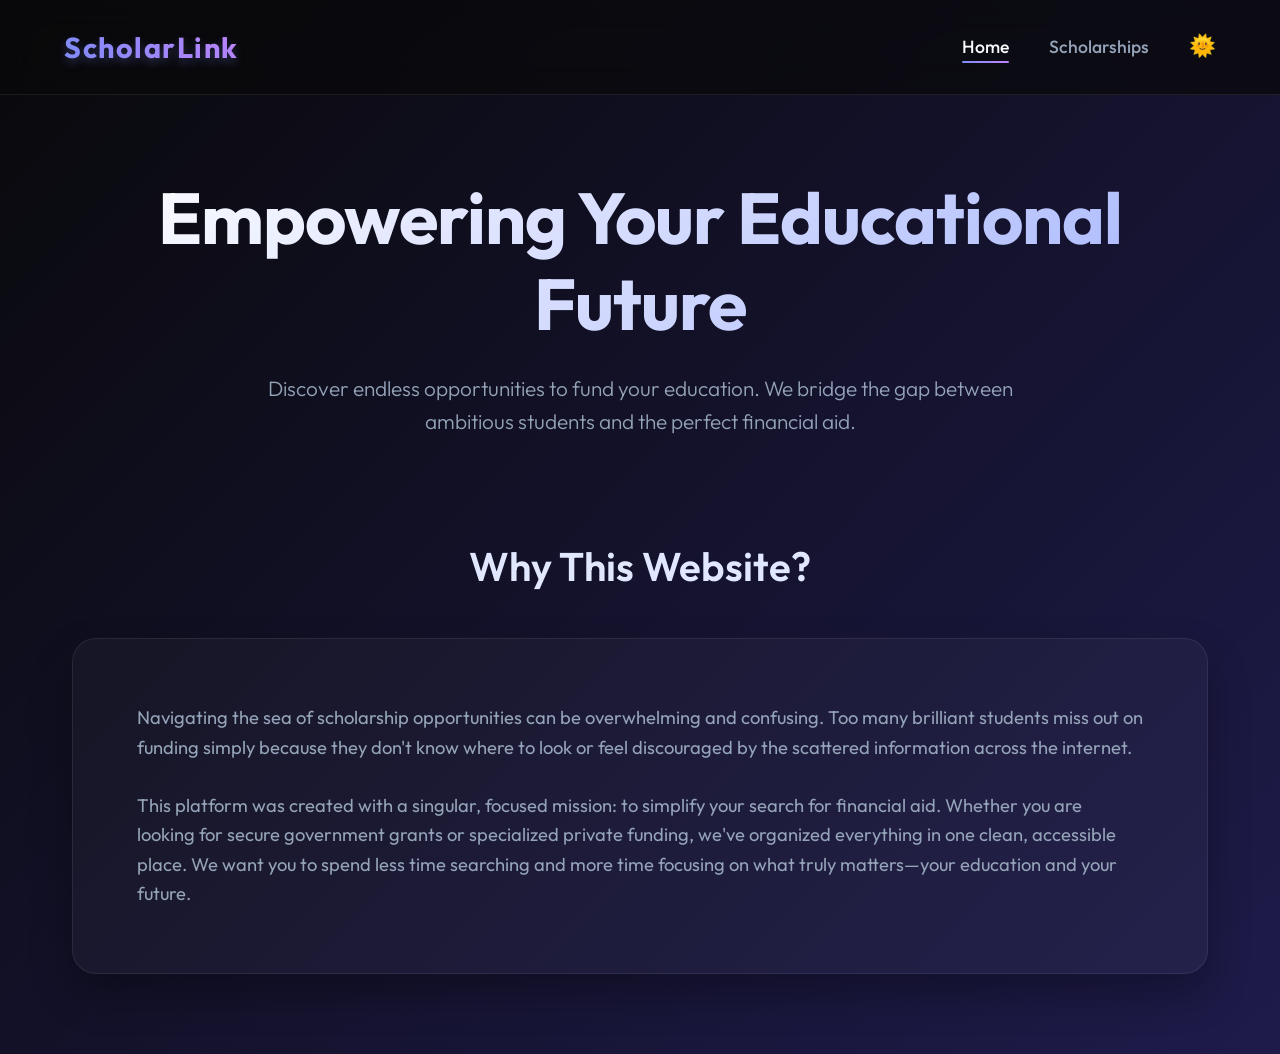
==== index.html @ ec2b266c "first commit" ====
<!DOCTYPE html>
<html lang="en">

<head>
    <meta charset="UTF-8">
    <meta name="viewport" content="width=device-width, initial-scale=1.0">
    <title>ScholarLink - Home</title>
    <!-- Add SEO Meta Tags -->
    <meta name="description"
        content="ScholarLink is a platform designed to simplify your search for scholarships and financial aid, providing easy access to government and private funding opportunities.">
    <!-- Google Fonts for Modern Typography -->
    <link href="https://fonts.googleapis.com/css2?family=Outfit:wght@300;400;600;700&display=swap" rel="stylesheet">
    <link rel="stylesheet" href="styles.css">
</head>

<body>
    <nav class="navbar" id="main-nav">
        <div class="logo">ScholarLink</div>
        <button class="hamburger" id="hamburger" aria-label="Toggle Navigation">
            <span class="bar"></span>
            <span class="bar"></span>
            <span class="bar"></span>
        </button>
        <ul class="nav-links" id="nav-links">
            <li><a href="index.html" class="active" id="nav-home">Home</a></li>
            <li><a href="scholarships.html" id="nav-scholarships">Scholarships</a></li>
            <li><button class="theme-btn" id="theme-toggle" aria-label="Toggle Theme">🌞</button></li>
        </ul>
    </nav>
    <main class="container">
        <section class="hero-section fade-in" id="hero">
            <h1>Empowering Your Educational Future</h1>
            <p>Discover endless opportunities to fund your education. We bridge the gap between ambitious students and
                the perfect financial aid.</p>
        </section>

        <section class="about-section slide-up" id="about">
            <h2>Why This Website?</h2>
            <div class="about-card" id="about-card-content">
                <p>Navigating the sea of scholarship opportunities can be overwhelming and confusing. Too many brilliant
                    students miss out on funding simply because they don't know where to look or feel discouraged by the
                    scattered information across the internet.</p>
                <p>This platform was created with a singular, focused mission: to simplify your search for financial
                    aid. Whether you are looking for secure government grants or specialized private funding, we've
                    organized everything in one clean, accessible place. We want you to spend less time searching and
                    more time focusing on what truly matters—your education and your future.</p>
            </div>
        </section>
    </main>

    <script>
        const themeToggleBtn = document.getElementById('theme-toggle');
        const root = document.documentElement;

        // Check for saved theme
        const savedTheme = localStorage.getItem('theme');
        if (savedTheme) {
            root.setAttribute('data-theme', savedTheme);
            themeToggleBtn.textContent = savedTheme === 'light' ? '🌙' : '🌞';
        }

        themeToggleBtn.addEventListener('click', () => {
            const currentTheme = root.getAttribute('data-theme') || 'dark';
            const newTheme = currentTheme === 'dark' ? 'light' : 'dark';
            root.setAttribute('data-theme', newTheme);
            localStorage.setItem('theme', newTheme);
            themeToggleBtn.textContent = newTheme === 'light' ? '🌙' : '🌞';
        });

        // Mobile Menu Toggle
        const hamburger = document.getElementById('hamburger');
        const navLinks = document.getElementById('nav-links');

        hamburger.addEventListener('click', () => {
            navLinks.classList.toggle('active');
            hamburger.classList.toggle('active');
        });
    </script>
</body>

</html>
---- styles.css ----
:root {
    --primary: #4f46e5;
    --primary-hover: #6366f1;
    --gov: #4f46e5;
    --private: #db2777;

    /* Dark Theme Default */
    --bg-gradient: linear-gradient(135deg, #09090b 0%, #1e1b4b 100%);
    --nav-bg: rgba(9, 9, 11, 0.7);
    --card-bg: rgba(255, 255, 255, 0.03);
    --card-border: rgba(255, 255, 255, 0.08);
    --card-hover-bg: rgba(255, 255, 255, 0.05);

    --text-main: #f8fafc;
    --text-muted: #94a3b8;
    --text-heading: linear-gradient(135deg, #ffffff 0%, #a5b4fc 100%);
    --text-h2: #e0e7ff;
    --text-card-heading: #fff;
}

[data-theme="light"] {
    --bg-gradient: linear-gradient(135deg, #f1f5f9 0%, #e0e7ff 100%);
    --nav-bg: rgba(248, 250, 252, 0.7);
    --card-bg: rgba(255, 255, 255, 0.6);
    --card-border: rgba(0, 0, 0, 0.1);
    --card-hover-bg: rgba(255, 255, 255, 0.95);
    --text-main: #0f172a;
    --text-muted: #475569;
    --text-heading: linear-gradient(135deg, #1e1b4b 0%, #4f46e5 100%);
    --text-h2: #1e1b4b;
    --text-card-heading: #0f172a;
}

* {
    margin: 0;
    padding: 0;
    box-sizing: border-box;
}

body {
    font-family: 'Outfit', sans-serif;
    background: var(--bg-gradient);
    color: var(--text-main);
    min-height: 100vh;
    line-height: 1.6;
    overflow-x: hidden;
}

/* Glassmorphism Navbar */
.navbar {
    display: flex;
    justify-content: space-between;
    align-items: center;
    padding: 1.5rem 5%;
    background: var(--nav-bg);
    backdrop-filter: blur(16px);
    -webkit-backdrop-filter: blur(16px);
    border-bottom: 1px solid var(--card-border);
    position: sticky;
    top: 0;
    z-index: 100;
}

.logo {
    font-size: 1.8rem;
    font-weight: 700;
    background: linear-gradient(to right, #818cf8, #c084fc);
    -webkit-background-clip: text;
    background-clip: text;
    -webkit-text-fill-color: transparent;
    letter-spacing: 1.5px;
    text-shadow: 0 4px 10px rgba(129, 140, 248, 0.3);
}

.nav-links {
    list-style: none;
    display: flex;
    gap: 2.5rem;
}

.nav-links a {
    color: var(--text-muted);
    text-decoration: none;
    font-weight: 500;
    font-size: 1.1rem;
    position: relative;
    padding-bottom: 5px;
    transition: all 0.3s ease;
}

.nav-links a::after {
    content: '';
    position: absolute;
    width: 0;
    height: 2px;
    bottom: 0;
    left: 0;
    background: linear-gradient(90deg, #818cf8, #c084fc);
    transition: width 0.3s ease;
    border-radius: 4px;
}

.nav-links a:hover,
.nav-links a.active {
    color: var(--text-main);
}

.nav-links a:hover::after,
.nav-links a.active::after {
    width: 100%;
}

/* Container & Layout */
.container {
    max-width: 1200px;
    margin: 0 auto;
    padding: 5rem 2rem;
}

/* Home Page Specific */
.hero-section {
    text-align: center;
    margin-bottom: 6rem;
}

.hero-section h1 {
    font-size: 4.5rem;
    line-height: 1.2;
    margin-bottom: 1.5rem;
    background: var(--text-heading);
    -webkit-background-clip: text;
    background-clip: text;
    -webkit-text-fill-color: transparent;
    letter-spacing: -1px;
}

.hero-section p {
    font-size: 1.3rem;
    color: var(--text-muted);
    max-width: 750px;
    margin: 0 auto;
    font-weight: 300;
}

.about-section h2 {
    text-align: center;
    font-size: 2.5rem;
    margin-bottom: 2.5rem;
    color: var(--text-h2);
    font-weight: 600;
}

.about-card {
    background: var(--card-bg);
    border: 1px solid var(--card-border);
    border-radius: 24px;
    padding: 4rem;
    box-shadow: 0 20px 40px rgba(0, 0, 0, 0.3);
    backdrop-filter: blur(10px);
    transition: transform 0.4s ease, box-shadow 0.4s ease, border-color 0.4s ease;
}

.about-card:hover {
    transform: translateY(-8px);
    box-shadow: 0 30px 60px rgba(0, 0, 0, 0.4);
    border-color: rgba(129, 140, 248, 0.3);
}

.about-card p {
    font-size: 1.15rem;
    margin-bottom: 1.8rem;
    color: var(--text-muted);
}

.about-card p:last-child {
    margin-bottom: 0;
}

/* Scholarships Page Specific */
.page-header {
    text-align: center;
    margin-bottom: 5rem;
}

.page-header h1 {
    font-size: 3.8rem;
    margin-bottom: 1rem;
    background: var(--text-heading);
    -webkit-background-clip: text;
    background-clip: text;
    -webkit-text-fill-color: transparent;
}

.page-header p {
    color: var(--text-muted);
    font-size: 1.3rem;
    font-weight: 300;
}

.scholarships-section {
    margin-bottom: 5rem;
}

.section-title {
    font-size: 2.2rem;
    margin-bottom: 2.5rem;
    color: #818cf8;
    border-bottom: 2px solid rgba(129, 140, 248, 0.15);
    padding-bottom: 0.8rem;
    display: inline-block;
    font-weight: 600;
}

#private-scholarships .section-title {
    color: #f472b6;
    border-bottom-color: rgba(244, 114, 182, 0.15);
}

.card-grid {
    display: grid;
    grid-template-columns: repeat(auto-fill, minmax(340px, 1fr));
    gap: 2.5rem;
}

.scholarship-card {
    background: var(--card-bg);
    border: 1px solid var(--card-border);
    border-radius: 20px;
    padding: 2.5rem;
    display: flex;
    flex-direction: column;
    transition: all 0.5s cubic-bezier(0.175, 0.885, 0.32, 1.275);
    position: relative;
    overflow: hidden;
    box-shadow: 0 10px 30px rgba(0, 0, 0, 0.1);
}

.scholarship-card::before {
    content: '';
    position: absolute;
    top: 0;
    left: 0;
    width: 100%;
    height: 4px;
    background: linear-gradient(90deg, var(--gov), #818cf8);
    transform: scaleX(0);
    transform-origin: left;
    transition: transform 0.5s ease;
}

.scholarship-card.private-card::before {
    background: linear-gradient(90deg, var(--private), #f472b6);
}

.scholarship-card:hover {
    transform: translateY(-12px);
    background: var(--card-hover-bg);
    box-shadow: 0 20px 40px rgba(0, 0, 0, 0.25);
}

.scholarship-card:hover::before {
    transform: scaleX(1);
}

.scholarship-card h3 {
    font-size: 1.6rem;
    margin-bottom: 1rem;
    color: var(--text-card-heading);
    font-weight: 600;
}

.scholarship-card p {
    color: var(--text-muted);
    flex-grow: 1;
    margin-bottom: 2.5rem;
    font-size: 1.05rem;
}

.btn {
    border: none;
    padding: 0.8rem 1.8rem;
    border-radius: 12px;
    font-weight: 600;
    font-family: 'Outfit', sans-serif;
    font-size: 1rem;
    cursor: pointer;
    transition: all 0.3s ease;
    align-self: flex-start;
}

.btn-gov {
    background: var(--gov);
    color: white;
    box-shadow: 0 4px 14px rgba(79, 70, 229, 0.2);
}

.btn-gov:hover {
    background: var(--primary-hover);
    transform: scale(1.05);
    box-shadow: 0 10px 25px rgba(79, 70, 229, 0.5);
}

.btn-private {
    background: var(--private);
    color: white;
    box-shadow: 0 4px 14px rgba(219, 39, 119, 0.2);
}

.btn-private:hover {
    background: #be185d;
    transform: scale(1.05);
    box-shadow: 0 10px 25px rgba(219, 39, 119, 0.5);
}

/* Animations */
.fade-in {
    opacity: 0;
    animation: fadeIn 1s ease-out forwards;
}

.slide-up {
    opacity: 0;
    transform: translateY(30px);
    animation: slideUp 0.8s ease-out forwards;
}

.delay-1 {
    animation-delay: 0.2s;
}

@keyframes fadeIn {
    from {
        opacity: 0;
    }

    to {
        opacity: 1;
    }
}

@keyframes slideUp {
    from {
        opacity: 0;
        transform: translateY(40px);
    }

    to {
        opacity: 1;
        transform: translateY(0);
    }
}

/* Hamburger Menu */
.hamburger {
    display: none;
    flex-direction: column;
    gap: 5px;
    background: none;
    border: none;
    cursor: pointer;
    z-index: 101;
}

.hamburger .bar {
    width: 25px;
    height: 3px;
    background-color: var(--text-main);
    border-radius: 3px;
    transition: all 0.3s ease;
}

/* Responsive */
@media (max-width: 768px) {
    .container {
        padding: 3rem 1.5rem;
    }

    .hamburger {
        display: flex;
    }

    .nav-links {
        position: fixed;
        top: 0;
        right: -100%;
        width: 100%;
        height: 100vh;
        background: var(--nav-bg);
        backdrop-filter: blur(20px);
        -webkit-backdrop-filter: blur(20px);
        flex-direction: column;
        justify-content: center;
        align-items: center;
        transition: right 0.4s ease;
        z-index: 100;
        gap: 2rem;
    }

    .nav-links.active {
        right: 0;
    }

    /* Hamburger Animation to 'X' */
    .hamburger.active .bar:nth-child(1) {
        transform: translateY(8px) rotate(45deg);
    }

    .hamburger.active .bar:nth-child(2) {
        opacity: 0;
    }

    .hamburger.active .bar:nth-child(3) {
        transform: translateY(-8px) rotate(-45deg);
    }

    .hero-section h1 {
        font-size: 2.5rem;
    }

    .hero-section p {
        font-size: 1rem;
        padding: 0 1rem;
    }

    .about-card {
        padding: 1.5rem;
        border-radius: 16px;
    }

    .page-header h1 {
        font-size: 2.2rem;
    }

    .page-header p {
        font-size: 1rem;
    }

    .section-title {
        font-size: 1.8rem;
    }

    .card-grid {
        grid-template-columns: 1fr;
        gap: 1.5rem;
    }

    .scholarship-card {
        padding: 1.5rem;
        border-radius: 16px;
    }

    .theme-btn {
        margin-top: 1rem;
        font-size: 1.8rem;
    }
}

/* Theme Toggle Button */
.theme-btn {
    background: none;
    border: none;
    font-size: 1.35rem;
    cursor: pointer;
    color: var(--text-main);
    transition: transform 0.3s ease;
    display: flex;
    align-items: center;
    justify-content: center;
    padding: 0;
}

.theme-btn:hover {
    transform: scale(1.15);
}
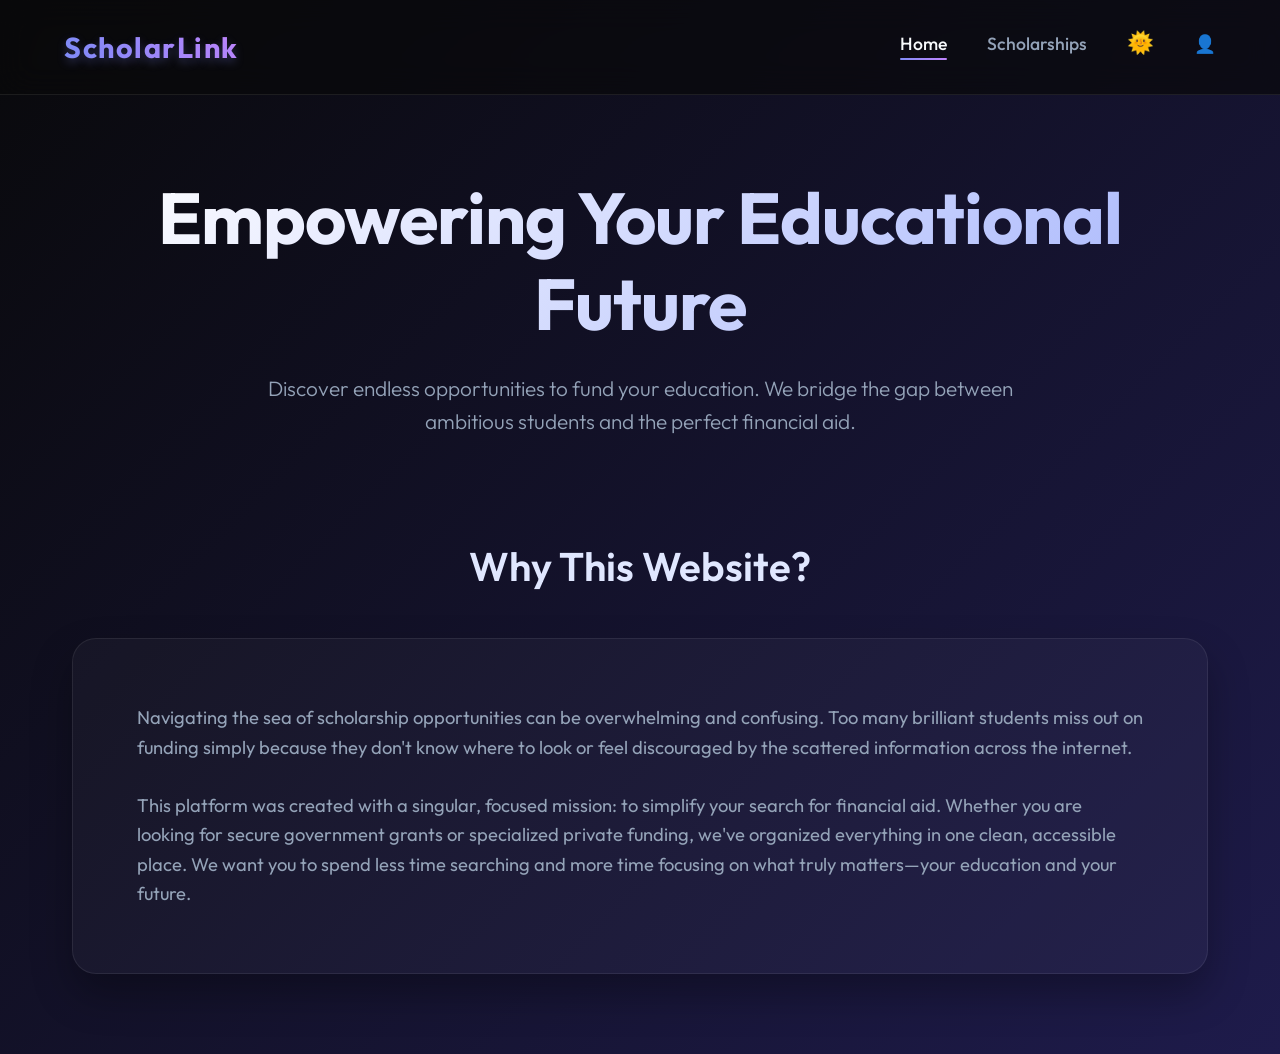
==== commit 2398e62e: "feat: implement authentication page and add profile navigation to header" ====
--- a/index.html
+++ b/index.html
@@ -25,6 +25,7 @@
             <li><a href="index.html" class="active" id="nav-home">Home</a></li>
             <li><a href="scholarships.html" id="nav-scholarships">Scholarships</a></li>
             <li><button class="theme-btn" id="theme-toggle" aria-label="Toggle Theme">🌞</button></li>
+            <li><a href="auth.html" id="nav-profile" class="profile-icon" aria-label="Authenticaion">👤</a></li>
         </ul>
     </nav>
     <main class="container">
@@ -48,34 +49,7 @@
         </section>
     </main>
 
-    <script>
-        const themeToggleBtn = document.getElementById('theme-toggle');
-        const root = document.documentElement;
-
-        // Check for saved theme
-        const savedTheme = localStorage.getItem('theme');
-        if (savedTheme) {
-            root.setAttribute('data-theme', savedTheme);
-            themeToggleBtn.textContent = savedTheme === 'light' ? '🌙' : '🌞';
-        }
-
-        themeToggleBtn.addEventListener('click', () => {
-            const currentTheme = root.getAttribute('data-theme') || 'dark';
-            const newTheme = currentTheme === 'dark' ? 'light' : 'dark';
-            root.setAttribute('data-theme', newTheme);
-            localStorage.setItem('theme', newTheme);
-            themeToggleBtn.textContent = newTheme === 'light' ? '🌙' : '🌞';
-        });
-
-        // Mobile Menu Toggle
-        const hamburger = document.getElementById('hamburger');
-        const navLinks = document.getElementById('nav-links');
-
-        hamburger.addEventListener('click', () => {
-            navLinks.classList.toggle('active');
-            hamburger.classList.toggle('active');
-        });
-    </script>
+    <script src="script.js"></script>
 </body>
 
 </html>
--- a/styles.css
+++ b/styles.css
@@ -471,4 +471,142 @@
 
 .theme-btn:hover {
     transform: scale(1.15);
-}+}
+/* Auth Page Specific */
+.profile-icon {
+    font-size: 1.35rem;
+    display: inline-block;
+    transition: transform 0.3s ease;
+}
+.profile-icon:hover {
+    transform: scale(1.15);
+}
+.nav-links a.profile-icon::after {
+    display: none;
+}
+
+.auth-container {
+    display: flex;
+    justify-content: center;
+    align-items: center;
+    min-height: calc(100vh - 100px); /* Subtract navbar height */
+    padding: 2rem;
+}
+
+.auth-card {
+    background: var(--card-bg);
+    border: 1px solid var(--card-border);
+    border-radius: 20px;
+    padding: 3rem;
+    width: 100%;
+    max-width: 450px;
+    box-shadow: 0 15px 35px rgba(0, 0, 0, 0.2);
+    backdrop-filter: blur(12px);
+    -webkit-backdrop-filter: blur(12px);
+}
+
+.auth-tabs {
+    display: flex;
+    margin-bottom: 2rem;
+    border-bottom: 1px solid var(--card-border);
+}
+
+.auth-tab {
+    flex: 1;
+    background: none;
+    border: none;
+    padding: 1rem;
+    font-size: 1.1rem;
+    font-weight: 600;
+    color: var(--text-muted);
+    cursor: pointer;
+    font-family: inherit;
+    position: relative;
+    transition: color 0.3s ease;
+}
+
+.auth-tab.active {
+    color: var(--text-main);
+}
+
+.auth-tab.active::after {
+    content: '';
+    position: absolute;
+    bottom: -1px;
+    left: 0;
+    width: 100%;
+    height: 3px;
+    background: linear-gradient(90deg, #818cf8, #c084fc);
+    border-radius: 3px 3px 0 0;
+}
+
+.auth-form {
+    display: none;
+    flex-direction: column;
+    gap: 1.5rem;
+}
+
+.auth-form.active {
+    display: flex;
+    animation: fadeIn 0.4s ease-out;
+}
+
+.input-group {
+    display: flex;
+    flex-direction: column;
+    gap: 0.5rem;
+}
+
+.input-group label {
+    font-size: 0.95rem;
+    color: var(--text-main);
+    font-weight: 500;
+}
+
+.input-group input {
+    padding: 0.9rem 1rem;
+    border-radius: 8px;
+    border: 1px solid var(--card-border);
+    background: rgba(0, 0, 0, 0.1);
+    color: var(--text-main);
+    font-family: inherit;
+    font-size: 1rem;
+    transition: all 0.3s ease;
+}
+
+[data-theme="light"] .input-group input {
+    background: rgba(255, 255, 255, 0.5);
+}
+
+.input-group input:focus {
+    outline: none;
+    border-color: #818cf8;
+    box-shadow: 0 0 0 2px rgba(129, 140, 248, 0.2);
+}
+
+.auth-btn {
+    width: 100%;
+    margin-top: 1rem;
+    padding: 1rem;
+    font-size: 1.1rem;
+    align-self: center;
+}
+
+.auth-hint {
+    text-align: center;
+    color: var(--text-muted);
+    font-size: 0.9rem;
+    margin-top: 1rem;
+}
+
+.auth-hint a {
+    color: #818cf8;
+    text-decoration: none;
+    font-weight: 600;
+    transition: color 0.3s ease;
+}
+
+.auth-hint a:hover {
+    color: #a5b4fc;
+}
+
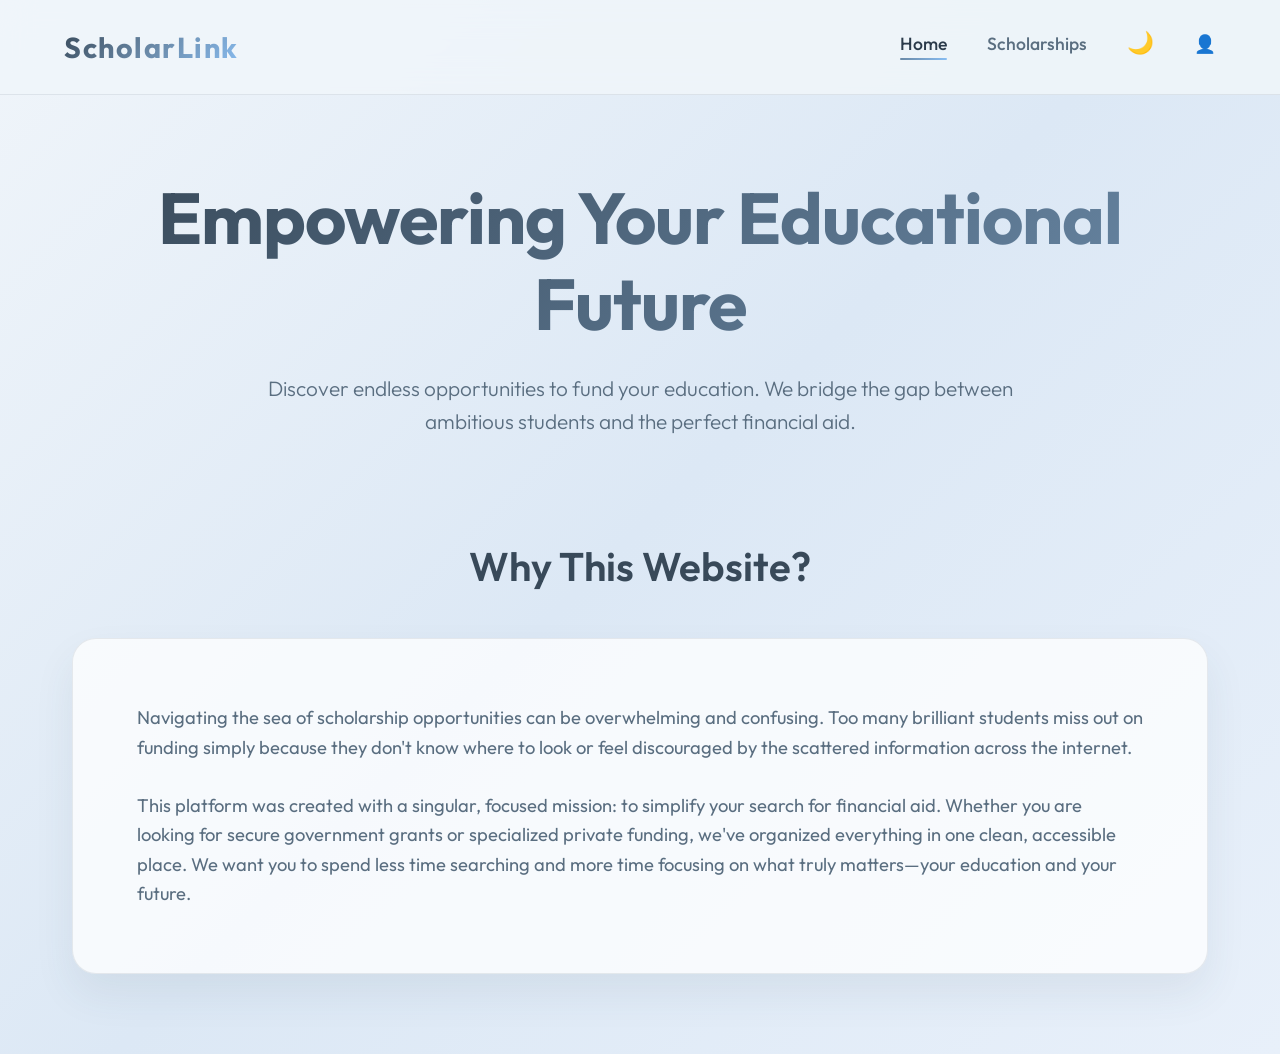
==== commit 6499a382: "refactor: implement Stormy Morning theme with updated color palette and improved light/dark mode tog" ====
--- a/index.html
+++ b/index.html
@@ -24,7 +24,7 @@
         <ul class="nav-links" id="nav-links">
             <li><a href="index.html" class="active" id="nav-home">Home</a></li>
             <li><a href="scholarships.html" id="nav-scholarships">Scholarships</a></li>
-            <li><button class="theme-btn" id="theme-toggle" aria-label="Toggle Theme">🌞</button></li>
+            <li><button class="theme-btn" id="theme-toggle" aria-label="Toggle Theme">🌙</button></li>
             <li><a href="auth.html" id="nav-profile" class="profile-icon" aria-label="Authenticaion">👤</a></li>
         </ul>
     </nav>
--- a/styles.css
+++ b/styles.css
@@ -1,34 +1,64 @@
 :root {
-    --primary: #4f46e5;
-    --primary-hover: #6366f1;
-    --gov: #4f46e5;
-    --private: #db2777;
-
-    /* Dark Theme Default */
-    --bg-gradient: linear-gradient(135deg, #09090b 0%, #1e1b4b 100%);
-    --nav-bg: rgba(9, 9, 11, 0.7);
-    --card-bg: rgba(255, 255, 255, 0.03);
+    /* ═══ Stormy Morning Palette ═══ */
+    --storm-steel:   #6A89A7;
+    --storm-mist:    #BDDDFC;
+    --storm-sky:     #88BDF2;
+    --storm-deep:    #384959;
+
+    --primary: #6A89A7;
+    --primary-hover: #88BDF2;
+    --primary-dark: #384959;
+    --gov: #4a7a9b;
+    --state: #5a9ec9;
+    --private: #8b6b9e;
+    --inspire: #5a9b7a;
+    --cbse: #b89a5a;
+    --svmcm: #7a6b9e;
+    --sc: #6a5aad;
+    --obc: #4a8b9b;
+    --st: #4a9b6a;
+
+    /* Light Theme Default */
+    --bg-gradient: linear-gradient(135deg, #f0f5fa 0%, #dce8f5 50%, #e8f0fa 100%);
+    --nav-bg: rgba(240, 245, 250, 0.88);
+    --card-bg: rgba(255, 255, 255, 0.75);
+    --card-border: rgba(56, 73, 89, 0.1);
+    --card-hover-bg: rgba(255, 255, 255, 0.95);
+    --filter-bg: rgba(255, 255, 255, 0.7);
+    --filter-border: rgba(106, 137, 167, 0.2);
+    --input-bg: rgba(255, 255, 255, 0.9);
+    --input-border: rgba(56, 73, 89, 0.15);
+    --select-arrow: url("data:image/svg+xml,%3Csvg xmlns='http://www.w3.org/2000/svg' width='12' height='12' viewBox='0 0 12 12'%3E%3Cpath fill='%23384959' d='M6 8L1 3h10z'/%3E%3C/svg%3E");
+
+    --text-main: #2a3a4a;
+    --text-muted: #5a6e80;
+    --text-heading: linear-gradient(135deg, #384959 0%, #6A89A7 100%);
+    --text-h2: #384959;
+    --text-card-heading: #2a3a4a;
+    --tag-bg: rgba(106, 137, 167, 0.08);
+    --tag-text: #4a7a9b;
+    --step-bg: rgba(106, 137, 167, 0.07);
+}
+
+[data-theme="dark"] {
+    --bg-gradient: linear-gradient(135deg, #1a2530 0%, #243040 50%, #1e2a38 100%);
+    --nav-bg: rgba(26, 37, 48, 0.85);
+    --card-bg: rgba(255, 255, 255, 0.04);
     --card-border: rgba(255, 255, 255, 0.08);
-    --card-hover-bg: rgba(255, 255, 255, 0.05);
-
-    --text-main: #f8fafc;
-    --text-muted: #94a3b8;
-    --text-heading: linear-gradient(135deg, #ffffff 0%, #a5b4fc 100%);
-    --text-h2: #e0e7ff;
-    --text-card-heading: #fff;
-}
-
-[data-theme="light"] {
-    --bg-gradient: linear-gradient(135deg, #f1f5f9 0%, #e0e7ff 100%);
-    --nav-bg: rgba(248, 250, 252, 0.7);
-    --card-bg: rgba(255, 255, 255, 0.6);
-    --card-border: rgba(0, 0, 0, 0.1);
-    --card-hover-bg: rgba(255, 255, 255, 0.95);
-    --text-main: #0f172a;
-    --text-muted: #475569;
-    --text-heading: linear-gradient(135deg, #1e1b4b 0%, #4f46e5 100%);
-    --text-h2: #1e1b4b;
-    --text-card-heading: #0f172a;
+    --card-hover-bg: rgba(255, 255, 255, 0.08);
+    --filter-bg: rgba(255, 255, 255, 0.05);
+    --filter-border: rgba(136, 189, 242, 0.2);
+    --input-bg: rgba(255, 255, 255, 0.07);
+    --input-border: rgba(255, 255, 255, 0.12);
+    --select-arrow: url("data:image/svg+xml,%3Csvg xmlns='http://www.w3.org/2000/svg' width='12' height='12' viewBox='0 0 12 12'%3E%3Cpath fill='%2394a8b8' d='M6 8L1 3h10z'/%3E%3C/svg%3E");
+    --text-main: #e8f0f8;
+    --text-muted: #94a8b8;
+    --text-heading: linear-gradient(135deg, #e8f0f8 0%, #88BDF2 100%);
+    --text-h2: #BDDDFC;
+    --text-card-heading: #e8f0f8;
+    --tag-bg: rgba(136, 189, 242, 0.1);
+    --tag-text: #88BDF2;
+    --step-bg: rgba(106, 137, 167, 0.12);
 }
 
 * {
@@ -64,12 +94,18 @@
 .logo {
     font-size: 1.8rem;
     font-weight: 700;
-    background: linear-gradient(to right, #818cf8, #c084fc);
+    background: linear-gradient(135deg, #384959, #6A89A7, #88BDF2);
     -webkit-background-clip: text;
     background-clip: text;
     -webkit-text-fill-color: transparent;
     letter-spacing: 1.5px;
-    text-shadow: 0 4px 10px rgba(129, 140, 248, 0.3);
+    text-shadow: none;
+}
+
+[data-theme="dark"] .logo {
+    background: linear-gradient(135deg, #88BDF2, #BDDDFC);
+    -webkit-background-clip: text;
+    background-clip: text;
 }
 
 .nav-links {
@@ -95,7 +131,7 @@
     height: 2px;
     bottom: 0;
     left: 0;
-    background: linear-gradient(90deg, #818cf8, #c084fc);
+    background: linear-gradient(90deg, #6A89A7, #88BDF2);
     transition: width 0.3s ease;
     border-radius: 4px;
 }
@@ -155,15 +191,23 @@
     border: 1px solid var(--card-border);
     border-radius: 24px;
     padding: 4rem;
-    box-shadow: 0 20px 40px rgba(0, 0, 0, 0.3);
+    box-shadow: 0 20px 40px rgba(56, 73, 89, 0.08);
     backdrop-filter: blur(10px);
     transition: transform 0.4s ease, box-shadow 0.4s ease, border-color 0.4s ease;
 }
 
+[data-theme="dark"] .about-card {
+    box-shadow: 0 20px 40px rgba(0, 0, 0, 0.3);
+}
+
 .about-card:hover {
     transform: translateY(-8px);
+    box-shadow: 0 30px 60px rgba(56, 73, 89, 0.15);
+    border-color: rgba(106, 137, 167, 0.35);
+}
+
+[data-theme="dark"] .about-card:hover {
     box-shadow: 0 30px 60px rgba(0, 0, 0, 0.4);
-    border-color: rgba(129, 140, 248, 0.3);
 }
 
 .about-card p {
@@ -204,16 +248,16 @@
 .section-title {
     font-size: 2.2rem;
     margin-bottom: 2.5rem;
-    color: #818cf8;
-    border-bottom: 2px solid rgba(129, 140, 248, 0.15);
+    color: #6A89A7;
+    border-bottom: 2px solid rgba(106, 137, 167, 0.2);
     padding-bottom: 0.8rem;
     display: inline-block;
     font-weight: 600;
 }
 
 #private-scholarships .section-title {
-    color: #f472b6;
-    border-bottom-color: rgba(244, 114, 182, 0.15);
+    color: #8b6b9e;
+    border-bottom-color: rgba(139, 107, 158, 0.2);
 }
 
 .card-grid {
@@ -232,6 +276,10 @@
     transition: all 0.5s cubic-bezier(0.175, 0.885, 0.32, 1.275);
     position: relative;
     overflow: hidden;
+    box-shadow: 0 10px 30px rgba(56, 73, 89, 0.06);
+}
+
+[data-theme="dark"] .scholarship-card {
     box-shadow: 0 10px 30px rgba(0, 0, 0, 0.1);
 }
 
@@ -242,19 +290,23 @@
     left: 0;
     width: 100%;
     height: 4px;
-    background: linear-gradient(90deg, var(--gov), #818cf8);
+    background: linear-gradient(90deg, #6A89A7, #88BDF2);
     transform: scaleX(0);
     transform-origin: left;
     transition: transform 0.5s ease;
 }
 
 .scholarship-card.private-card::before {
-    background: linear-gradient(90deg, var(--private), #f472b6);
+    background: linear-gradient(90deg, #8b6b9e, #b89acd);
 }
 
 .scholarship-card:hover {
     transform: translateY(-12px);
     background: var(--card-hover-bg);
+    box-shadow: 0 20px 40px rgba(56, 73, 89, 0.12);
+}
+
+[data-theme="dark"] .scholarship-card:hover {
     box-shadow: 0 20px 40px rgba(0, 0, 0, 0.25);
 }
 
@@ -289,27 +341,27 @@
 }
 
 .btn-gov {
-    background: var(--gov);
+    background: linear-gradient(135deg, #6A89A7, #4a7a9b);
     color: white;
-    box-shadow: 0 4px 14px rgba(79, 70, 229, 0.2);
+    box-shadow: 0 4px 14px rgba(106, 137, 167, 0.25);
 }
 
 .btn-gov:hover {
-    background: var(--primary-hover);
+    background: linear-gradient(135deg, #88BDF2, #6A89A7);
     transform: scale(1.05);
-    box-shadow: 0 10px 25px rgba(79, 70, 229, 0.5);
+    box-shadow: 0 10px 25px rgba(136, 189, 242, 0.35);
 }
 
 .btn-private {
-    background: var(--private);
+    background: linear-gradient(135deg, #8b6b9e, #7a5a8d);
     color: white;
-    box-shadow: 0 4px 14px rgba(219, 39, 119, 0.2);
+    box-shadow: 0 4px 14px rgba(139, 107, 158, 0.25);
 }
 
 .btn-private:hover {
-    background: #be185d;
+    background: linear-gradient(135deg, #9e7fb3, #8b6b9e);
     transform: scale(1.05);
-    box-shadow: 0 10px 25px rgba(219, 39, 119, 0.5);
+    box-shadow: 0 10px 25px rgba(139, 107, 158, 0.35);
 }
 
 /* Animations */
@@ -472,6 +524,7 @@
 .theme-btn:hover {
     transform: scale(1.15);
 }
+
 /* Auth Page Specific */
 .profile-icon {
     font-size: 1.35rem;
@@ -489,7 +542,7 @@
     display: flex;
     justify-content: center;
     align-items: center;
-    min-height: calc(100vh - 100px); /* Subtract navbar height */
+    min-height: calc(100vh - 100px);
     padding: 2rem;
 }
 
@@ -500,9 +553,13 @@
     padding: 3rem;
     width: 100%;
     max-width: 450px;
-    box-shadow: 0 15px 35px rgba(0, 0, 0, 0.2);
+    box-shadow: 0 15px 35px rgba(56, 73, 89, 0.1);
     backdrop-filter: blur(12px);
     -webkit-backdrop-filter: blur(12px);
+}
+
+[data-theme="dark"] .auth-card {
+    box-shadow: 0 15px 35px rgba(0, 0, 0, 0.2);
 }
 
 .auth-tabs {
@@ -536,7 +593,7 @@
     left: 0;
     width: 100%;
     height: 3px;
-    background: linear-gradient(90deg, #818cf8, #c084fc);
+    background: linear-gradient(90deg, #6A89A7, #88BDF2);
     border-radius: 3px 3px 0 0;
 }
 
@@ -567,21 +624,21 @@
     padding: 0.9rem 1rem;
     border-radius: 8px;
     border: 1px solid var(--card-border);
-    background: rgba(0, 0, 0, 0.1);
+    background: rgba(255, 255, 255, 0.5);
     color: var(--text-main);
     font-family: inherit;
     font-size: 1rem;
     transition: all 0.3s ease;
 }
 
-[data-theme="light"] .input-group input {
-    background: rgba(255, 255, 255, 0.5);
+[data-theme="dark"] .input-group input {
+    background: rgba(0, 0, 0, 0.15);
 }
 
 .input-group input:focus {
     outline: none;
-    border-color: #818cf8;
-    box-shadow: 0 0 0 2px rgba(129, 140, 248, 0.2);
+    border-color: #6A89A7;
+    box-shadow: 0 0 0 2px rgba(106, 137, 167, 0.2);
 }
 
 .auth-btn {
@@ -600,13 +657,920 @@
 }
 
 .auth-hint a {
-    color: #818cf8;
+    color: #6A89A7;
     text-decoration: none;
     font-weight: 600;
     transition: color 0.3s ease;
 }
 
 .auth-hint a:hover {
-    color: #a5b4fc;
-}
-
+    color: #88BDF2;
+}
+
+/* ═══════════════════════════════════════════
+   FILTER PANEL
+═══════════════════════════════════════════ */
+.filter-panel {
+    background: var(--filter-bg);
+    border: 1px solid var(--filter-border);
+    border-radius: 24px;
+    padding: 2.5rem;
+    margin-bottom: 4rem;
+    backdrop-filter: blur(12px);
+    -webkit-backdrop-filter: blur(12px);
+    box-shadow: 0 8px 32px rgba(106, 137, 167, 0.08);
+    position: relative;
+    overflow: hidden;
+}
+
+.filter-panel::before {
+    content: '';
+    position: absolute;
+    top: 0;
+    left: 0;
+    right: 0;
+    height: 3px;
+    background: linear-gradient(90deg, #6A89A7, #88BDF2, #BDDDFC, #88BDF2, #6A89A7);
+    background-size: 200% 100%;
+    animation: shimmer 3s infinite linear;
+}
+
+@keyframes shimmer {
+    0% { background-position: -200% 0; }
+    100% { background-position: 200% 0; }
+}
+
+.filter-header {
+    text-align: center;
+    margin-bottom: 2rem;
+}
+
+.filter-icon {
+    font-size: 2rem;
+    display: block;
+    margin-bottom: 0.5rem;
+}
+
+.filter-header h2 {
+    font-size: 1.8rem;
+    color: var(--text-h2);
+    font-weight: 700;
+    margin-bottom: 0.4rem;
+}
+
+.filter-header p {
+    color: var(--text-muted);
+    font-size: 1rem;
+}
+
+.filter-grid {
+    display: grid;
+    grid-template-columns: repeat(auto-fit, minmax(220px, 1fr));
+    gap: 1.5rem;
+    margin-bottom: 2rem;
+}
+
+.filter-group {
+    display: flex;
+    flex-direction: column;
+    gap: 0.5rem;
+}
+
+.filter-label {
+    font-size: 0.9rem;
+    font-weight: 600;
+    color: var(--text-main);
+    display: flex;
+    align-items: center;
+    gap: 0.4rem;
+    letter-spacing: 0.3px;
+}
+
+.filter-label-icon {
+    font-size: 1rem;
+}
+
+.filter-select {
+    appearance: none;
+    -webkit-appearance: none;
+    background: var(--input-bg) var(--select-arrow) no-repeat right 1rem center;
+    border: 1px solid var(--input-border);
+    border-radius: 10px;
+    color: var(--text-main);
+    font-family: 'Outfit', sans-serif;
+    font-size: 0.95rem;
+    padding: 0.75rem 2.5rem 0.75rem 1rem;
+    cursor: pointer;
+    transition: all 0.3s ease;
+    width: 100%;
+}
+
+.filter-select:focus {
+    outline: none;
+    border-color: #6A89A7;
+    box-shadow: 0 0 0 3px rgba(106, 137, 167, 0.15);
+}
+
+.filter-select option {
+    background: #f0f5fa;
+    color: #2a3a4a;
+}
+
+[data-theme="dark"] .filter-select option {
+    background: #1e2a38;
+    color: #e8f0f8;
+}
+
+.filter-actions {
+    display: flex;
+    gap: 1rem;
+    justify-content: center;
+    flex-wrap: wrap;
+}
+
+.filter-btn {
+    padding: 0.9rem 2.2rem;
+    font-size: 1rem;
+    border-radius: 14px;
+    display: flex;
+    align-items: center;
+    gap: 0.5rem;
+}
+
+.btn-reset {
+    background: transparent;
+    border: 1px solid var(--card-border);
+    color: var(--text-muted);
+    font-family: 'Outfit', sans-serif;
+    font-size: 0.95rem;
+    font-weight: 500;
+    padding: 0.8rem 1.8rem;
+    border-radius: 12px;
+    cursor: pointer;
+    transition: all 0.3s ease;
+}
+
+.btn-reset:hover {
+    border-color: #6A89A7;
+    color: var(--text-main);
+    background: rgba(106, 137, 167, 0.05);
+}
+
+.filter-result-info {
+    margin-top: 1.5rem;
+    display: flex;
+    justify-content: center;
+    align-items: center;
+}
+
+#filter-result-count {
+    background: rgba(106, 137, 167, 0.1);
+    border: 1px solid rgba(106, 137, 167, 0.2);
+    color: #4a7a9b;
+    border-radius: 50px;
+    padding: 0.5rem 1.5rem;
+    font-size: 0.95rem;
+    font-weight: 500;
+}
+
+[data-theme="dark"] #filter-result-count {
+    background: rgba(136, 189, 242, 0.12);
+    border-color: rgba(136, 189, 242, 0.25);
+    color: #88BDF2;
+}
+
+/* ═══════════════════════════════════════════
+   SCHOLARSHIP CARD ENHANCEMENTS
+═══════════════════════════════════════════ */
+.card-badge {
+    display: inline-block;
+    font-size: 0.72rem;
+    font-weight: 700;
+    letter-spacing: 0.8px;
+    text-transform: uppercase;
+    border-radius: 6px;
+    padding: 0.25rem 0.7rem;
+    margin-bottom: 0.75rem;
+    width: fit-content;
+}
+
+.badge-gov {
+    background: rgba(106, 137, 167, 0.1);
+    color: #4a7a9b;
+    border: 1px solid rgba(106, 137, 167, 0.2);
+}
+
+.badge-state {
+    background: rgba(90, 158, 201, 0.1);
+    color: #3d8ab5;
+    border: 1px solid rgba(90, 158, 201, 0.2);
+}
+
+.badge-private {
+    background: rgba(139, 107, 158, 0.1);
+    color: #7a5a8d;
+    border: 1px solid rgba(139, 107, 158, 0.2);
+}
+
+[data-theme="dark"] .badge-gov {
+    background: rgba(136, 189, 242, 0.12);
+    color: #88BDF2;
+    border-color: rgba(136, 189, 242, 0.25);
+}
+
+[data-theme="dark"] .badge-state {
+    background: rgba(90, 158, 201, 0.12);
+    color: #7dd3fc;
+    border-color: rgba(90, 158, 201, 0.25);
+}
+
+[data-theme="dark"] .badge-private {
+    background: rgba(184, 154, 205, 0.12);
+    color: #d4b8e8;
+    border-color: rgba(184, 154, 205, 0.25);
+}
+
+.card-amount {
+    font-size: 1.4rem;
+    font-weight: 700;
+    color: #6A89A7;
+    margin-bottom: 0.6rem;
+    letter-spacing: -0.5px;
+}
+
+.private-card .card-amount {
+    color: #8b6b9e;
+}
+
+[data-theme="dark"] .card-amount {
+    color: #88BDF2;
+}
+
+[data-theme="dark"] .private-card .card-amount {
+    color: #d4b8e8;
+}
+
+.card-tags {
+    display: flex;
+    flex-wrap: wrap;
+    gap: 0.5rem;
+    margin-bottom: 1.5rem;
+    margin-top: 0.5rem;
+}
+
+.tag {
+    font-size: 0.76rem;
+    font-weight: 600;
+    padding: 0.28rem 0.75rem;
+    border-radius: 50px;
+    background: var(--tag-bg);
+    color: var(--tag-text);
+    letter-spacing: 0.3px;
+    border: 1px solid rgba(106, 137, 167, 0.15);
+}
+
+.tag-income { border-color: rgba(90, 155, 122, 0.2); }
+.tag-merit  { border-color: rgba(184, 154, 90, 0.2);  }
+.tag-class  { border-color: rgba(106, 137, 167, 0.2); }
+.tag-private { border-color: rgba(139, 107, 158, 0.2); }
+
+.tag-income { background: rgba(90, 155, 122, 0.07); color: #3d8a5e; }
+.tag-merit  { background: rgba(184, 154, 90, 0.07); color: #9a7d3a; }
+.tag-class  { background: rgba(106, 137, 167, 0.07); color: #4a7a9b; }
+.tag-private { background: rgba(139, 107, 158, 0.07); color: #7a5a8d; }
+
+[data-theme="dark"] .tag-income { background: rgba(90, 155, 122, 0.12); color: #7dd3a8; }
+[data-theme="dark"] .tag-merit  { background: rgba(184, 154, 90, 0.12); color: #f0d48a; }
+[data-theme="dark"] .tag-class  { background: rgba(136, 189, 242, 0.12); color: #88BDF2; }
+[data-theme="dark"] .tag-private { background: rgba(184, 154, 205, 0.12); color: #d4b8e8; }
+
+.card-details {
+    display: flex;
+    flex-direction: column;
+    gap: 0.55rem;
+    margin-bottom: 2rem;
+}
+
+.detail-row {
+    display: flex;
+    align-items: baseline;
+    gap: 0.6rem;
+    font-size: 0.9rem;
+    color: var(--text-muted);
+    line-height: 1.5;
+}
+
+.detail-icon {
+    flex-shrink: 0;
+}
+
+/* Card filtered-in animation */
+.card-filtered-in {
+    animation: popIn 0.35s cubic-bezier(0.175, 0.885, 0.32, 1.275);
+}
+
+@keyframes popIn {
+    from { transform: scale(0.96); opacity: 0.5; }
+    to   { transform: scale(1);   opacity: 1;   }
+}
+
+/* No-results state */
+.no-results {
+    display: flex;
+    flex-direction: column;
+    align-items: center;
+    gap: 1rem;
+    padding: 3rem 2rem;
+    text-align: center;
+    color: var(--text-muted);
+    background: var(--card-bg);
+    border: 1px dashed var(--card-border);
+    border-radius: 20px;
+}
+
+.no-results-icon {
+    font-size: 3rem;
+    opacity: 0.6;
+}
+
+/* ═══════════════════════════════════════════
+   DETAIL PAGE (meritbased.html)
+═══════════════════════════════════════════ */
+.breadcrumb {
+    margin-bottom: 1rem;
+}
+
+.breadcrumb a {
+    color: #6A89A7;
+    text-decoration: none;
+    font-size: 0.95rem;
+    font-weight: 500;
+    transition: color 0.3s ease;
+    display: inline-flex;
+    align-items: center;
+    gap: 0.3rem;
+}
+
+.breadcrumb a:hover {
+    color: #88BDF2;
+}
+
+.detail-card {
+    background: var(--card-bg);
+    border: 1px solid var(--card-border);
+    border-radius: 24px;
+    padding: 3rem;
+    margin-bottom: 3rem;
+    backdrop-filter: blur(10px);
+    -webkit-backdrop-filter: blur(10px);
+    box-shadow: 0 12px 36px rgba(56, 73, 89, 0.08);
+    scroll-margin-top: 90px;
+    transition: box-shadow 0.4s ease;
+}
+
+[data-theme="dark"] .detail-card {
+    box-shadow: 0 12px 36px rgba(0, 0, 0, 0.12);
+}
+
+.detail-card:hover {
+    box-shadow: 0 20px 48px rgba(56, 73, 89, 0.12);
+}
+
+[data-theme="dark"] .detail-card:hover {
+    box-shadow: 0 20px 48px rgba(0, 0, 0, 0.2);
+}
+
+.detail-header {
+    display: flex;
+    justify-content: space-between;
+    align-items: center;
+    flex-wrap: wrap;
+    gap: 1rem;
+    margin-bottom: 1.5rem;
+    padding-bottom: 1.5rem;
+    border-bottom: 1px solid var(--card-border);
+}
+
+.detail-badge {
+    font-size: 0.75rem;
+    font-weight: 700;
+    letter-spacing: 1px;
+    text-transform: uppercase;
+    padding: 0.35rem 1rem;
+    border-radius: 6px;
+}
+
+.gov-header .detail-badge {
+    background: rgba(106, 137, 167, 0.1);
+    color: #4a7a9b;
+    border: 1px solid rgba(106, 137, 167, 0.2);
+}
+
+.inspire-header .detail-badge {
+    background: rgba(90, 155, 122, 0.1);
+    color: #3d8a5e;
+    border: 1px solid rgba(90, 155, 122, 0.2);
+}
+
+.cbse-header .detail-badge {
+    background: rgba(184, 154, 90, 0.1);
+    color: #9a7d3a;
+    border: 1px solid rgba(184, 154, 90, 0.2);
+}
+
+.svmcm-header .detail-badge {
+    background: rgba(122, 107, 158, 0.1);
+    color: #6a5a8d;
+    border: 1px solid rgba(122, 107, 158, 0.2);
+}
+
+[data-theme="dark"] .gov-header .detail-badge     { background: rgba(136,189,242,0.12); color: #88BDF2; border-color: rgba(136,189,242,0.25); }
+[data-theme="dark"] .inspire-header .detail-badge { background: rgba(90,155,122,0.15);  color: #7dd3a8; border-color: rgba(90,155,122,0.25); }
+[data-theme="dark"] .cbse-header .detail-badge    { background: rgba(184,154,90,0.15);  color: #f0d48a; border-color: rgba(184,154,90,0.25); }
+[data-theme="dark"] .svmcm-header .detail-badge   { background: rgba(184,154,205,0.12); color: #d4b8e8; border-color: rgba(184,154,205,0.25); }
+
+.detail-amount-pill {
+    background: linear-gradient(135deg, rgba(106,137,167,0.15), rgba(136,189,242,0.1));
+    color: #4a7a9b;
+    font-size: 1rem;
+    font-weight: 700;
+    padding: 0.5rem 1.2rem;
+    border-radius: 50px;
+    border: 1px solid rgba(106,137,167,0.2);
+    letter-spacing: -0.3px;
+}
+
+[data-theme="dark"] .detail-amount-pill {
+    background: linear-gradient(135deg, rgba(136,189,242,0.2), rgba(189,221,252,0.1));
+    color: #88BDF2;
+    border-color: rgba(136,189,242,0.2);
+}
+
+.detail-card h2 {
+    font-size: 1.9rem;
+    color: var(--text-card-heading);
+    font-weight: 700;
+    line-height: 1.3;
+    margin-bottom: 1rem;
+}
+
+.detail-intro {
+    color: var(--text-muted);
+    font-size: 1.05rem;
+    margin-bottom: 2rem;
+    line-height: 1.7;
+}
+
+.detail-grid {
+    display: grid;
+    grid-template-columns: 1fr 1fr;
+    gap: 2rem;
+    margin-bottom: 2.5rem;
+}
+
+.detail-info-block {
+    background: var(--step-bg);
+    border-radius: 16px;
+    padding: 1.8rem;
+}
+
+.detail-info-block h3 {
+    font-size: 1rem;
+    font-weight: 700;
+    color: var(--text-card-heading);
+    margin-bottom: 1rem;
+    padding-bottom: 0.5rem;
+    border-bottom: 1px solid var(--card-border);
+}
+
+.detail-info-block h3 + h3 {
+    margin-top: 1.5rem;
+}
+
+.detail-info-block ul {
+    list-style: none;
+    display: flex;
+    flex-direction: column;
+    gap: 0.7rem;
+}
+
+.detail-info-block ul li {
+    color: var(--text-muted);
+    font-size: 0.95rem;
+    padding-left: 1.2rem;
+    position: relative;
+    line-height: 1.5;
+}
+
+.detail-info-block ul li::before {
+    content: '•';
+    position: absolute;
+    left: 0;
+    color: #6A89A7;
+    font-weight: 700;
+}
+
+[data-theme="dark"] .detail-info-block ul li::before {
+    color: #88BDF2;
+}
+
+.detail-info-block ul li strong {
+    color: var(--text-card-heading);
+    font-weight: 600;
+}
+
+.detail-steps h3 {
+    font-size: 1.1rem;
+    font-weight: 700;
+    color: var(--text-card-heading);
+    margin-bottom: 1.2rem;
+}
+
+.steps-list {
+    display: flex;
+    flex-direction: column;
+    gap: 0.9rem;
+    margin-bottom: 2rem;
+}
+
+.step {
+    display: flex;
+    align-items: flex-start;
+    gap: 1rem;
+    background: var(--step-bg);
+    border-radius: 12px;
+    padding: 1rem 1.2rem;
+    transition: background 0.3s ease;
+}
+
+.step:hover {
+    background: rgba(106, 137, 167, 0.1);
+}
+
+.step-num {
+    flex-shrink: 0;
+    width: 28px;
+    height: 28px;
+    background: linear-gradient(135deg, #6A89A7, #88BDF2);
+    border-radius: 50%;
+    display: flex;
+    align-items: center;
+    justify-content: center;
+    color: #fff;
+    font-size: 0.8rem;
+    font-weight: 700;
+}
+
+.step span:last-child {
+    color: var(--text-muted);
+    font-size: 0.95rem;
+    line-height: 1.5;
+}
+
+.step span:last-child strong {
+    color: var(--text-card-heading);
+    font-weight: 600;
+}
+
+.detail-cta {
+    margin-top: 0.5rem;
+    text-decoration: none;
+    display: inline-block;
+}
+
+.back-btn-wrap {
+    text-align: center;
+    margin: 2rem 0 4rem;
+}
+
+/* ═══════════════════════════════════════════
+   FOOTER
+═══════════════════════════════════════════ */
+.site-footer {
+    background: var(--nav-bg);
+    backdrop-filter: blur(16px);
+    -webkit-backdrop-filter: blur(16px);
+    border-top: 1px solid var(--card-border);
+    padding: 3rem 5%;
+    margin-top: 2rem;
+}
+
+.footer-inner {
+    max-width: 1200px;
+    margin: 0 auto;
+    display: flex;
+    flex-direction: column;
+    align-items: center;
+    gap: 1.5rem;
+    text-align: center;
+}
+
+.footer-brand .logo {
+    font-size: 1.5rem;
+    display: block;
+    margin-bottom: 0.5rem;
+}
+
+.footer-brand p {
+    color: var(--text-muted);
+    font-size: 0.95rem;
+}
+
+.footer-links {
+    display: flex;
+    gap: 2rem;
+    flex-wrap: wrap;
+    justify-content: center;
+}
+
+.footer-links a {
+    color: var(--text-muted);
+    text-decoration: none;
+    font-size: 0.95rem;
+    font-weight: 500;
+    transition: color 0.3s ease;
+}
+
+.footer-links a:hover {
+    color: #6A89A7;
+}
+
+[data-theme="dark"] .footer-links a:hover {
+    color: #88BDF2;
+}
+
+.footer-note {
+    color: var(--text-muted);
+    font-size: 0.82rem;
+    opacity: 0.7;
+}
+
+/* ═══════════════════════════════════════════
+   DELAY UTILITIES
+═══════════════════════════════════════════ */
+.delay-2 { animation-delay: 0.4s; }
+
+/* ═══════════════════════════════════════════
+   RESPONSIVE OVERRIDES
+═══════════════════════════════════════════ */
+@media (max-width: 900px) {
+    .detail-grid {
+        grid-template-columns: 1fr;
+    }
+}
+
+@media (max-width: 600px) {
+    .filter-panel {
+        padding: 1.5rem;
+    }
+
+    .filter-grid {
+        grid-template-columns: 1fr;
+    }
+
+    .filter-actions {
+        flex-direction: column;
+        align-items: stretch;
+    }
+
+    .filter-btn,
+    .btn-reset {
+        text-align: center;
+        width: 100%;
+    }
+
+    .detail-card {
+        padding: 1.5rem;
+        border-radius: 16px;
+    }
+
+    .detail-card h2 {
+        font-size: 1.4rem;
+    }
+
+    .detail-header {
+        flex-direction: column;
+        align-items: flex-start;
+    }
+
+    .card-amount {
+        font-size: 1.15rem;
+    }
+
+    .footer-links {
+        gap: 1rem;
+    }
+}
+
+/* ═══════════════════════════════════════════
+   6-COLUMN FILTER GRID
+═══════════════════════════════════════════ */
+.filter-grid-6 {
+    grid-template-columns: repeat(3, 1fr);
+}
+
+@media (max-width: 1100px) {
+    .filter-grid-6 { grid-template-columns: repeat(2, 1fr); }
+}
+
+@media (max-width: 600px) {
+    .filter-grid-6 { grid-template-columns: 1fr; }
+}
+
+/* ═══════════════════════════════════════════
+   CASTE SECTION TITLE
+═══════════════════════════════════════════ */
+.section-title-caste {
+    color: #c9834a;
+    border-bottom-color: rgba(201, 131, 74, 0.2);
+}
+
+[data-theme="dark"] .section-title-caste {
+    color: #f0b87a;
+    border-bottom-color: rgba(240, 184, 122, 0.2);
+}
+
+/* ═══════════════════════════════════════════
+   CASTE CARD BASE & ACCENT LINES
+═══════════════════════════════════════════ */
+.caste-card::before {
+    background: linear-gradient(90deg, #c9834a, #daa06d);
+}
+
+.sc-card::before  { background: linear-gradient(90deg, #6a5aad, #9a8ad0); }
+.obc-card::before { background: linear-gradient(90deg, #4a8b9b, #6dbdce); }
+.st-card::before  { background: linear-gradient(90deg, #4a9b6a, #7dd3a8); }
+
+/* ═══════════════════════════════════════════
+   CASTE CARD BADGES  (SC / OBC / ST)
+═══════════════════════════════════════════ */
+.badge-sc {
+    background: rgba(106, 90, 173, 0.1);
+    color: #5a4a9b;
+    border: 1px solid rgba(106, 90, 173, 0.2);
+}
+.badge-obc {
+    background: rgba(74, 139, 155, 0.1);
+    color: #3a7a8b;
+    border: 1px solid rgba(74, 139, 155, 0.2);
+}
+.badge-st {
+    background: rgba(74, 155, 106, 0.1);
+    color: #3a8b5a;
+    border: 1px solid rgba(74, 155, 106, 0.2);
+}
+
+[data-theme="dark"] .badge-sc  { background: rgba(154, 138, 208, 0.15); color: #c4b5fd; border-color: rgba(154, 138, 208, 0.3); }
+[data-theme="dark"] .badge-obc { background: rgba(109, 189, 206, 0.12); color: #7dd3e8; border-color: rgba(109, 189, 206, 0.3); }
+[data-theme="dark"] .badge-st  { background: rgba(125, 211, 168, 0.12); color: #86efac; border-color: rgba(125, 211, 168, 0.28); }
+
+/* ═══════════════════════════════════════════
+   CASTE AMOUNT TEXT
+═══════════════════════════════════════════ */
+.caste-amount {
+    color: #c9834a;
+}
+.sc-card  .caste-amount { color: #6a5aad; }
+.obc-card .caste-amount { color: #4a8b9b; }
+.st-card  .caste-amount { color: #4a9b6a; }
+
+[data-theme="dark"] .caste-amount         { color: #f0b87a; }
+[data-theme="dark"] .sc-card  .caste-amount { color: #c4b5fd; }
+[data-theme="dark"] .obc-card .caste-amount { color: #7dd3e8; }
+[data-theme="dark"] .st-card  .caste-amount { color: #86efac; }
+
+/* ═══════════════════════════════════════════
+   CASTE TAG CHIPS
+═══════════════════════════════════════════ */
+.tag-caste-sc  { background: rgba(106,90,173,0.08);  color: #5a4a9b; border-color: rgba(106,90,173,0.2); }
+.tag-caste-obc { background: rgba(74,139,155,0.08);  color: #3a7a8b; border-color: rgba(74,139,155,0.2); }
+.tag-caste-st  { background: rgba(74,155,106,0.08);  color: #3a8b5a; border-color: rgba(74,155,106,0.2); }
+
+[data-theme="dark"] .tag-caste-sc  { background: rgba(154,138,208,0.12); color: #c4b5fd; }
+[data-theme="dark"] .tag-caste-obc { background: rgba(109,189,206,0.1);  color: #7dd3e8; }
+[data-theme="dark"] .tag-caste-st  { background: rgba(125,211,168,0.1);  color: #86efac; }
+
+/* ═══════════════════════════════════════════
+   CASTE BUTTONS
+═══════════════════════════════════════════ */
+/* SC / general caste (violet-toned) */
+.btn-caste {
+    background: linear-gradient(135deg, #6a5aad, #5a4a9b);
+    color: white;
+    box-shadow: 0 4px 14px rgba(106, 90, 173, 0.25);
+    text-decoration: none;
+    display: inline-block;
+    border: none;
+    padding: 0.8rem 1.8rem;
+    border-radius: 12px;
+    font-weight: 600;
+    font-family: 'Outfit', sans-serif;
+    font-size: 1rem;
+    cursor: pointer;
+    transition: all 0.3s ease;
+    align-self: flex-start;
+}
+.btn-caste:hover {
+    background: linear-gradient(135deg, #7a6abf, #6a5aad);
+    transform: scale(1.05);
+    box-shadow: 0 10px 25px rgba(106, 90, 173, 0.35);
+}
+
+/* OBC (teal) */
+.btn-caste-obc {
+    background: linear-gradient(135deg, #4a8b9b, #3a7a8b);
+    color: white;
+    box-shadow: 0 4px 14px rgba(74, 139, 155, 0.25);
+    text-decoration: none;
+    display: inline-block;
+    border: none;
+    padding: 0.8rem 1.8rem;
+    border-radius: 12px;
+    font-weight: 600;
+    font-family: 'Outfit', sans-serif;
+    font-size: 1rem;
+    cursor: pointer;
+    transition: all 0.3s ease;
+    align-self: flex-start;
+}
+.btn-caste-obc:hover {
+    background: linear-gradient(135deg, #5a9bab, #4a8b9b);
+    transform: scale(1.05);
+    box-shadow: 0 10px 25px rgba(74, 139, 155, 0.35);
+}
+
+/* ST (green) */
+.btn-caste-st {
+    background: linear-gradient(135deg, #4a9b6a, #3a8b5a);
+    color: white;
+    box-shadow: 0 4px 14px rgba(74, 155, 106, 0.25);
+    text-decoration: none;
+    display: inline-block;
+    border: none;
+    padding: 0.8rem 1.8rem;
+    border-radius: 12px;
+    font-weight: 600;
+    font-family: 'Outfit', sans-serif;
+    font-size: 1rem;
+    cursor: pointer;
+    transition: all 0.3s ease;
+    align-self: flex-start;
+}
+.btn-caste-st:hover {
+    background: linear-gradient(135deg, #5aab7a, #4a9b6a);
+    transform: scale(1.05);
+    box-shadow: 0 10px 25px rgba(74, 155, 106, 0.35);
+}
+
+/* ═══════════════════════════════════════════
+   CS / TECH SCHOLARSHIP STYLES
+═══════════════════════════════════════════ */
+.cs-card::before {
+    background: linear-gradient(90deg, #4a7a9b, #88BDF2) !important;
+}
+
+.badge-cs {
+    background: rgba(74, 122, 155, 0.1);
+    color: #3a6a8b;
+    border: 1px solid rgba(74, 122, 155, 0.2);
+    font-weight: 600;
+}
+
+[data-theme="dark"] .badge-cs {
+    background: rgba(136, 189, 242, 0.12);
+    color: #88BDF2;
+    border-color: rgba(136, 189, 242, 0.25);
+}
+
+.tag-cs {
+    background: rgba(74, 122, 155, 0.08);
+    color: #3a6a8b;
+    border-color: rgba(74, 122, 155, 0.2);
+}
+
+[data-theme="dark"] .tag-cs {
+    background: rgba(136, 189, 242, 0.1);
+    color: #88BDF2;
+}
+
+.btn-cs {
+    background: linear-gradient(135deg, #4a7a9b, #3a6a8b);
+    color: white;
+    box-shadow: 0 4px 14px rgba(74, 122, 155, 0.25);
+    text-decoration: none;
+    display: inline-block;
+    border: none;
+    padding: 0.8rem 1.8rem;
+    border-radius: 12px;
+    font-weight: 600;
+    font-family: 'Outfit', sans-serif;
+    font-size: 1rem;
+    cursor: pointer;
+    transition: all 0.3s ease;
+    align-self: flex-start;
+}
+.btn-cs:hover {
+    background: linear-gradient(135deg, #5a8aab, #4a7a9b);
+    transform: scale(1.05);
+    box-shadow: 0 10px 25px rgba(74, 122, 155, 0.35);
+}
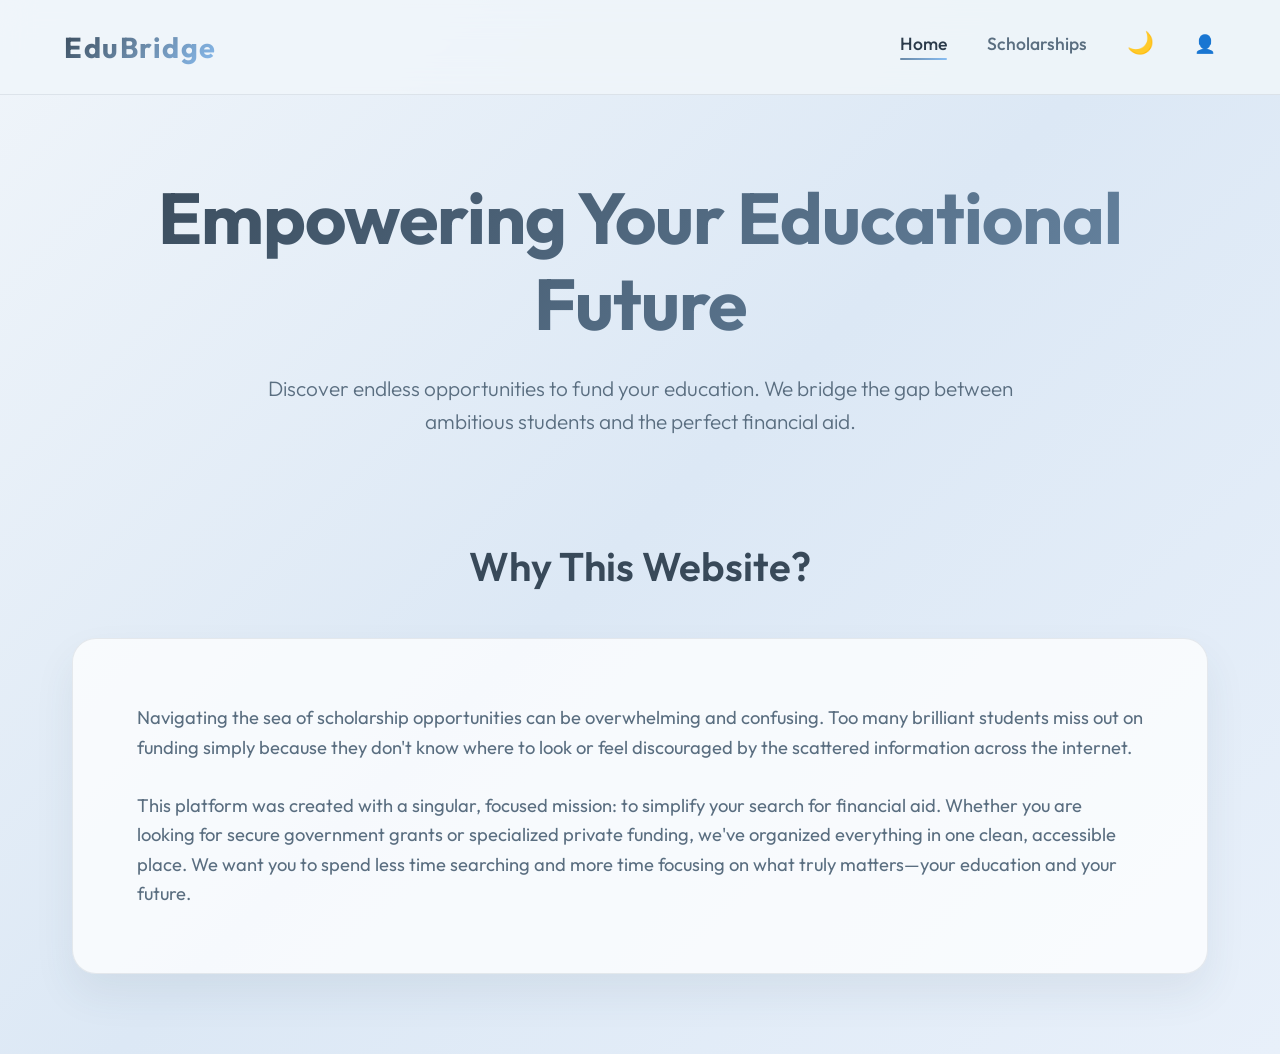
==== commit 55d8f837: "Rebrand ScholarLink to EduBridge and improve mobile UI responsiveness" ====
--- a/index.html
+++ b/index.html
@@ -4,10 +4,10 @@
 <head>
     <meta charset="UTF-8">
     <meta name="viewport" content="width=device-width, initial-scale=1.0">
-    <title>ScholarLink - Home</title>
+    <title>EduBridge - Home</title>
     <!-- Add SEO Meta Tags -->
     <meta name="description"
-        content="ScholarLink is a platform designed to simplify your search for scholarships and financial aid, providing easy access to government and private funding opportunities.">
+        content="EduBridge is a platform designed to simplify your search for scholarships and financial aid, providing easy access to government and private funding opportunities.">
     <!-- Google Fonts for Modern Typography -->
     <link href="https://fonts.googleapis.com/css2?family=Outfit:wght@300;400;600;700&display=swap" rel="stylesheet">
     <link rel="stylesheet" href="styles.css">
@@ -15,7 +15,7 @@
 
 <body>
     <nav class="navbar" id="main-nav">
-        <div class="logo">ScholarLink</div>
+        <div class="logo">EduBridge</div>
         <button class="hamburger" id="hamburger" aria-label="Toggle Navigation">
             <span class="bar"></span>
             <span class="bar"></span>
--- a/styles.css
+++ b/styles.css
@@ -424,11 +424,25 @@
 /* Responsive */
 @media (max-width: 768px) {
     .container {
-        padding: 3rem 1.5rem;
+        padding: 2rem 1rem;
+    }
+
+    /* Navbar adjustments */
+    .navbar {
+        padding: 1rem 4%;
+    }
+
+    .logo {
+        font-size: 1.5rem;
     }
 
     .hamburger {
         display: flex;
+        padding: 8px;
+        min-width: 44px;
+        min-height: 44px;
+        align-items: center;
+        justify-content: center;
     }
 
     .nav-links {
@@ -437,19 +451,34 @@
         right: -100%;
         width: 100%;
         height: 100vh;
+        height: 100dvh;
         background: var(--nav-bg);
         backdrop-filter: blur(20px);
         -webkit-backdrop-filter: blur(20px);
         flex-direction: column;
         justify-content: center;
         align-items: center;
-        transition: right 0.4s ease;
+        transition: right 0.35s cubic-bezier(0.4, 0, 0.2, 1);
         z-index: 100;
         gap: 2rem;
+        padding: env(safe-area-inset-top) env(safe-area-inset-right) env(safe-area-inset-bottom) env(safe-area-inset-left);
     }
 
     .nav-links.active {
         right: 0;
+    }
+
+    .nav-links li {
+        width: 100%;
+        text-align: center;
+    }
+
+    .nav-links a {
+        display: block;
+        padding: 0.75rem 1rem;
+        font-size: 1.2rem;
+        min-height: 44px;
+        line-height: 44px;
     }
 
     /* Hamburger Animation to 'X' */
@@ -465,13 +494,27 @@
         transform: translateY(-8px) rotate(-45deg);
     }
 
+    /* Hero */
+    .hero-section {
+        margin-bottom: 3rem;
+    }
+
     .hero-section h1 {
-        font-size: 2.5rem;
+        font-size: 2.2rem;
+        line-height: 1.25;
+        letter-spacing: -0.5px;
     }
 
     .hero-section p {
         font-size: 1rem;
-        padding: 0 1rem;
+        padding: 0 0.5rem;
+        line-height: 1.7;
+    }
+
+    /* About */
+    .about-section h2 {
+        font-size: 1.8rem;
+        margin-bottom: 1.5rem;
     }
 
     .about-card {
@@ -479,31 +522,196 @@
         border-radius: 16px;
     }
 
+    .about-card p {
+        font-size: 1rem;
+    }
+
+    /* Scholarships Page */
+    .page-header {
+        margin-bottom: 2.5rem;
+    }
+
     .page-header h1 {
-        font-size: 2.2rem;
+        font-size: 2rem;
+        line-height: 1.25;
     }
 
     .page-header p {
-        font-size: 1rem;
+        font-size: 0.95rem;
     }
 
     .section-title {
-        font-size: 1.8rem;
+        font-size: 1.5rem;
+    }
+
+    .scholarships-section {
+        margin-bottom: 3rem;
     }
 
     .card-grid {
         grid-template-columns: 1fr;
-        gap: 1.5rem;
+        gap: 1.25rem;
     }
 
     .scholarship-card {
-        padding: 1.5rem;
+        padding: 1.25rem;
+        border-radius: 14px;
+    }
+
+    .scholarship-card h3 {
+        font-size: 1.3rem;
+    }
+
+    .scholarship-card p {
+        font-size: 0.95rem;
+        margin-bottom: 1.5rem;
+    }
+
+    .card-amount {
+        font-size: 1.15rem;
+    }
+
+    .card-tags {
+        gap: 0.4rem;
+    }
+
+    .tag {
+        font-size: 0.7rem;
+        padding: 0.25rem 0.6rem;
+    }
+
+    .card-details {
+        margin-bottom: 1.5rem;
+    }
+
+    .detail-row {
+        font-size: 0.85rem;
+    }
+
+    /* Buttons - better touch targets */
+    .btn {
+        padding: 0.9rem 1.6rem;
+        min-height: 44px;
+        font-size: 0.95rem;
+        border-radius: 10px;
+        width: 100%;
+        text-align: center;
+        justify-content: center;
+    }
+
+    .btn-caste,
+    .btn-caste-obc,
+    .btn-caste-st,
+    .btn-cs {
+        width: 100%;
+        text-align: center;
+        min-height: 44px;
+        display: flex;
+        align-items: center;
+        justify-content: center;
+    }
+
+    /* Theme toggle */
+    .theme-btn {
+        margin-top: 0.5rem;
+        font-size: 1.8rem;
+        min-width: 44px;
+        min-height: 44px;
+    }
+
+    .profile-icon {
+        min-width: 44px;
+        min-height: 44px;
+        display: flex !important;
+        align-items: center;
+        justify-content: center;
+    }
+
+    /* Auth page */
+    .auth-container {
+        padding: 1rem;
+        min-height: calc(100vh - 70px);
+    }
+
+    .auth-card {
+        padding: 2rem 1.5rem;
         border-radius: 16px;
-    }
-
-    .theme-btn {
-        margin-top: 1rem;
+        max-width: 100%;
+    }
+
+    .auth-tab {
+        padding: 0.8rem;
+        font-size: 1rem;
+        min-height: 44px;
+    }
+
+    .input-group input {
+        padding: 0.85rem 1rem;
+        font-size: 1rem;
+        min-height: 44px;
+        border-radius: 10px;
+    }
+
+    .auth-btn {
+        padding: 1rem;
+        font-size: 1.05rem;
+        min-height: 48px;
+    }
+
+    /* Footer */
+    .site-footer {
+        padding: 2rem 4%;
+    }
+
+    .footer-inner {
+        gap: 1rem;
+    }
+
+    .footer-brand .logo {
+        font-size: 1.3rem;
+    }
+
+    .footer-links {
+        gap: 1rem;
+        flex-direction: column;
+    }
+
+    .footer-links a {
+        min-height: 44px;
+        display: flex;
+        align-items: center;
+        justify-content: center;
+    }
+
+    .footer-note {
+        font-size: 0.75rem;
+    }
+}
+
+/* Extra small devices */
+@media (max-width: 380px) {
+    .container {
+        padding: 1.5rem 0.75rem;
+    }
+
+    .hero-section h1 {
         font-size: 1.8rem;
+    }
+
+    .page-header h1 {
+        font-size: 1.6rem;
+    }
+
+    .scholarship-card {
+        padding: 1rem;
+    }
+
+    .scholarship-card h3 {
+        font-size: 1.15rem;
+    }
+
+    .auth-card {
+        padding: 1.5rem 1rem;
     }
 }
 
